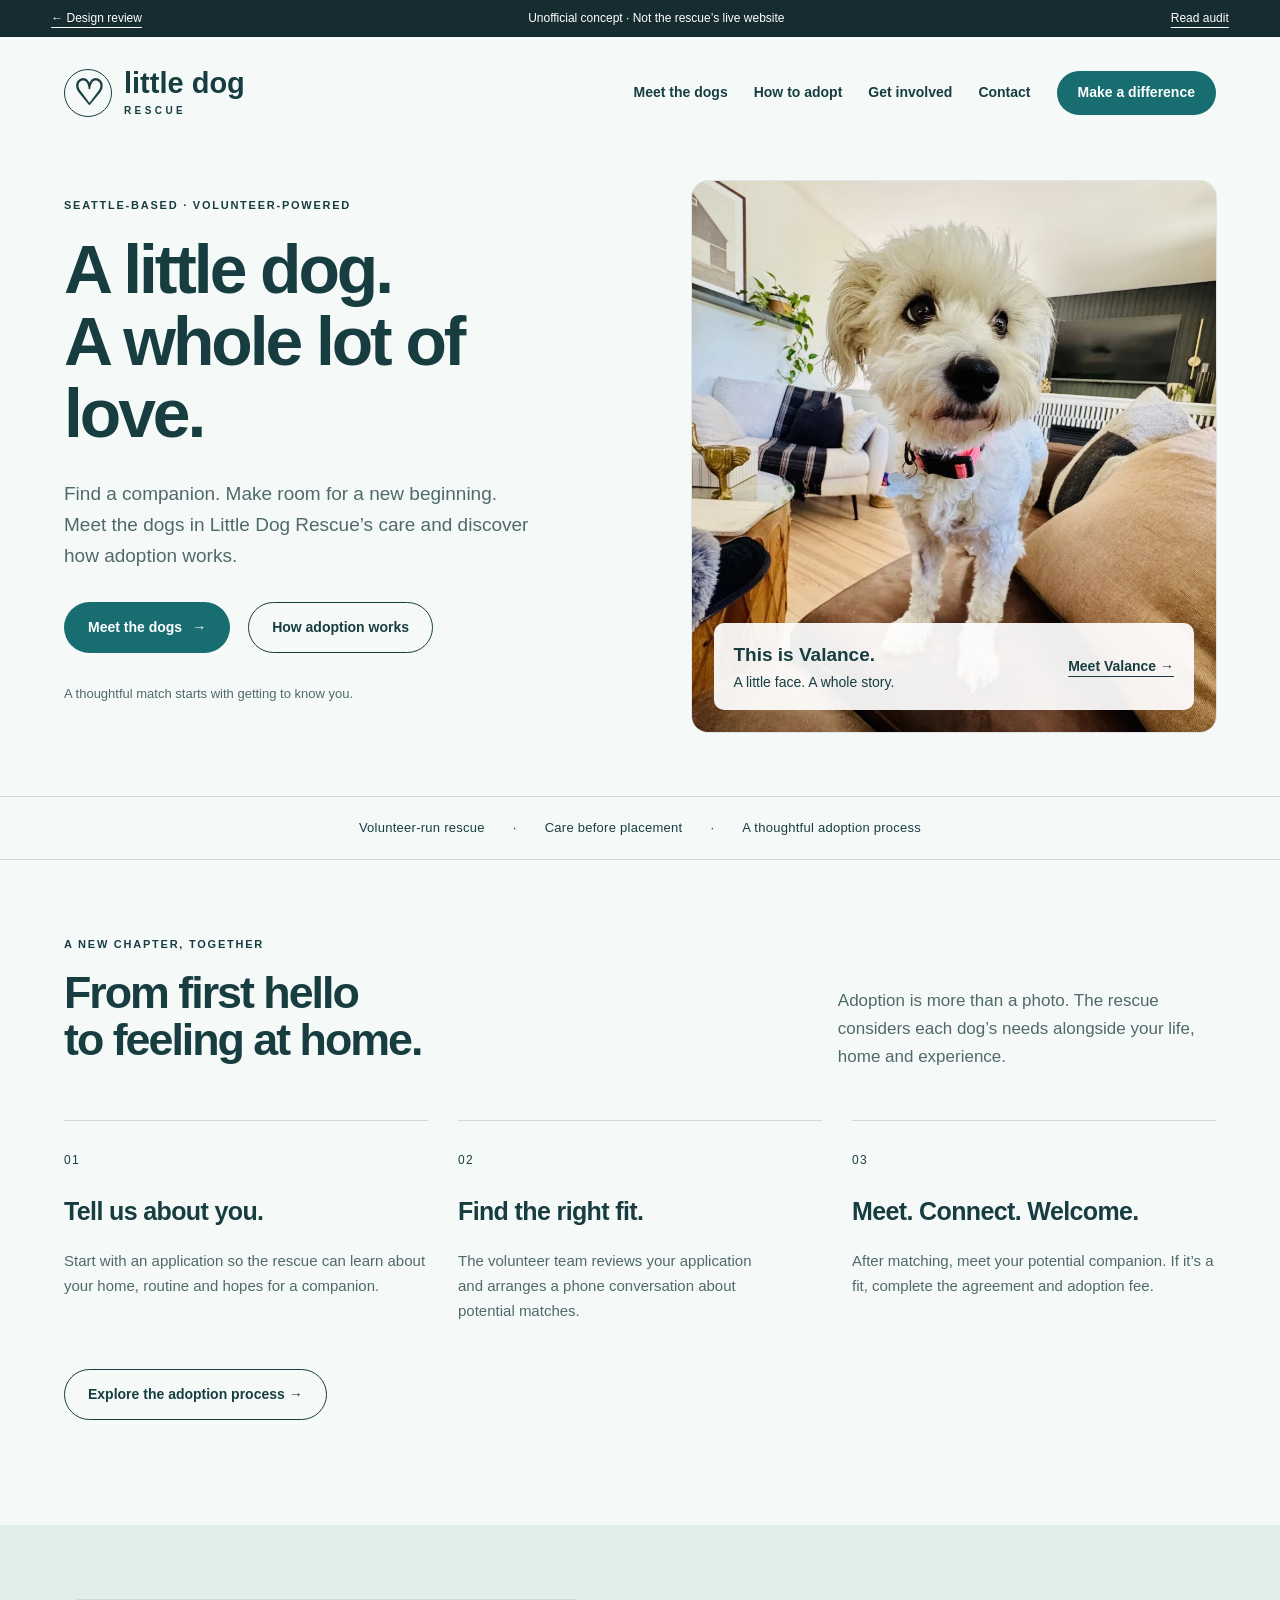
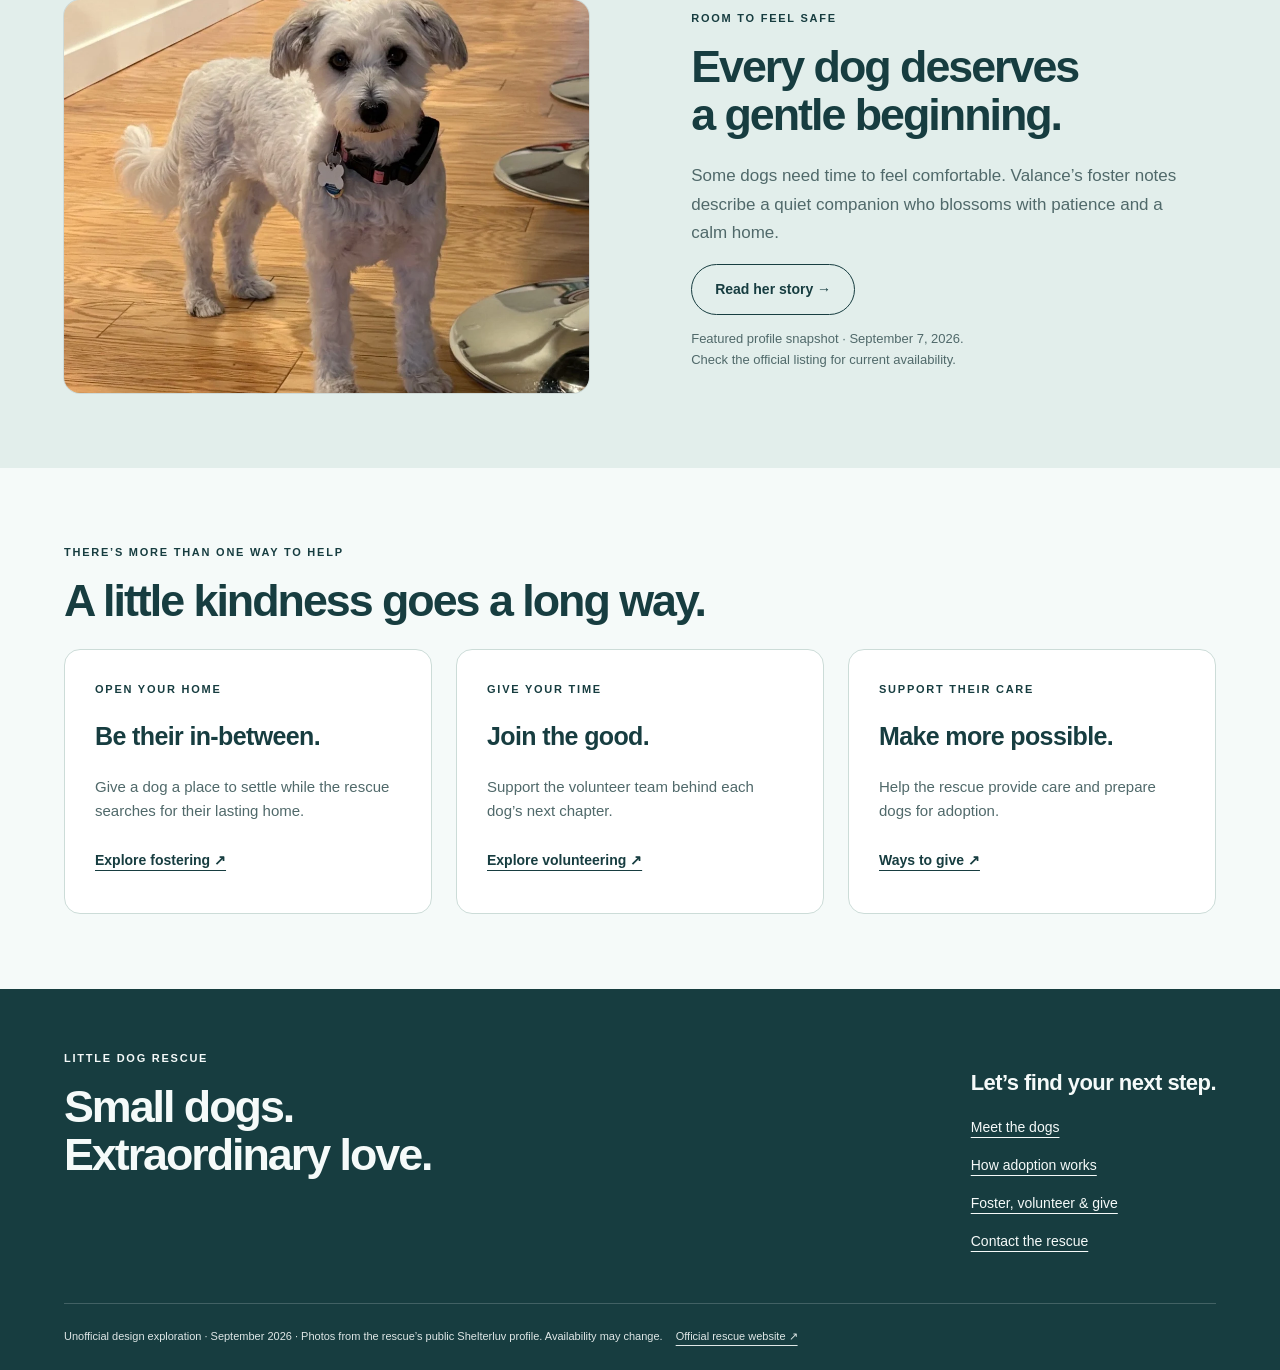
==== concept.html @ b6cdd54b "Create unofficial Squarespace-compatible rescue design review" ====
<!doctype html><html lang="en"><head><meta charset="utf-8"><meta name="viewport" content="width=device-width,initial-scale=1"><meta name="robots" content="noindex,nofollow"><title>Little Dog Rescue · Unofficial design preview</title><link rel="stylesheet" href="style.css"><script src="app.js" defer></script></head><body><a class="skip" href="#main">Skip to content</a><div class="preview"><a href="index.html">← Design review</a><span>Unofficial concept · Not the rescue’s live website</span><a href="audit.html">Read audit</a></div><header class="header"><a class="brand" href="concept.html"><span class="brand-mark" aria-hidden="true">♡</span><span>little dog<span class="brand-small">RESCUE</span></span></a><button class="menu" aria-expanded="false" aria-controls="nav">Menu</button><nav id="nav" aria-label="Main navigation"></nav></header><main id="main"></main><footer><div class="footer-top"><div><span class="eyebrow">LITTLE DOG RESCUE</span><h2>Small dogs.<br>Extraordinary love.</h2></div><div><h3>Let’s find your next step.</h3><a data-page="dogs">Meet the dogs</a><a data-page="process">How adoption works</a><a data-page="help">Foster, volunteer & give</a><a data-page="contact">Contact the rescue</a></div></div><div class="footer-bottom">Unofficial design exploration · September 2026 · Photos from the rescue’s public Shelterluv profile. Availability may change. <a href="https://www.littledogrescue.org/" target="_blank" rel="noopener">Official rescue website ↗</a></div></footer><dialog id="handoff" aria-labelledby="handoff-title"><button class="close" aria-label="Close dialog">×</button><span class="eyebrow">OFFICIAL WEBSITE</span><h2 id="handoff-title">Continue to the rescue</h2><p>You’re leaving this design preview. Applications, donations and inquiries are handled only by Little Dog Rescue and its existing services.</p><a id="handoff-link" class="button" target="_blank" rel="noopener">Continue to official site ↗</a><button class="text-button close-dialog">Stay in the preview</button></dialog></body></html>
---- style.css ----
:root{--paper:#f5faf9;--ink:#173d40;--muted:#50696a;--accent:#176d70;--soft:#e2eeeb;--line:#ccdcd8;--white:#fff;--radius:16px;--heading:Arial,Helvetica,sans-serif}*{box-sizing:border-box}body{margin:0;background:var(--paper);color:var(--ink);font:17px/1.65 Arial,Helvetica,sans-serif;-webkit-font-smoothing:antialiased}a{color:inherit;text-underline-offset:5px;cursor:pointer}button,input,select{font:inherit}button,a{touch-action:manipulation}button{cursor:pointer}button:active,.button:active{scale:.96}a:focus-visible,button:focus-visible,summary:focus-visible{outline:3px solid var(--accent);outline-offset:5px}h1,h2,h3{font-family:var(--heading);line-height:1.06;text-wrap:balance;letter-spacing:-.045em}h1{font-size:clamp(44px,5.3vw,80px);margin:20px 0 28px}h2{font-size:clamp(32px,3.5vw,49px);margin:16px 0 24px}h3{font-size:25px;letter-spacing:-.025em}p{max-width:66ch;text-wrap:pretty}img{max-width:100%;display:block;outline:1px solid #00000015}button{border:0} .skip{position:absolute;left:12px;top:-100px;z-index:20;background:white;padding:12px}.skip:focus{top:12px}.preview{display:flex;justify-content:space-between;gap:16px;background:#172c30;color:#fff;padding:10px 4vw;font-size:12px;line-height:1.4}.preview a{flex-shrink:0}.header{max-width:1440px;margin:auto;min-height:112px;padding:20px 5vw;display:flex;align-items:center;justify-content:space-between;gap:25px}.brand{display:flex;align-items:center;gap:12px;text-decoration:none;font-size:29px;font-weight:700;line-height:1}.brand-small{font-size:10px;letter-spacing:.34em;display:block;margin-top:8px}.brand-mark{border:1px solid var(--ink);width:48px;height:48px;display:grid;place-items:center;border-radius:50%;font-size:35px}nav{display:flex;gap:26px;align-items:center;font-size:14px;font-weight:600}nav a{text-decoration:none;min-height:44px;display:flex;align-items:center}nav a[aria-current=page]{text-decoration:underline}nav .nav-cta{background:var(--accent);color:white;padding:10px 21px;border-radius:99px}.menu{display:none;background:var(--soft);color:var(--ink);padding:10px 16px;border-radius:9px}.hero{max-width:1440px;margin:auto;display:grid;grid-template-columns:1.05fr 1fr;align-items:center;gap:6vw;padding:32px 5vw 64px}.hero-copy{padding:15px 0}.eyebrow{font-size:11px;letter-spacing:.16em;font-weight:700;display:block}.hero p{font-size:19px;color:var(--muted);max-width:44ch}.hero-photo{position:relative;margin:0}.hero-photo img{width:100%;aspect-ratio:1/1.05;object-fit:cover;border-radius:var(--radius)}.hero-photo figcaption{position:absolute;bottom:22px;left:22px;right:22px;padding:16px 20px;background:#ffffffed;border-radius:10px;color:#173d40;display:flex;justify-content:space-between;align-items:center;gap:15px;font-size:14px}.hero-photo figcaption strong{font-size:19px;display:block}.hero-photo figcaption a{font-weight:700}.actions{display:flex;flex-wrap:wrap;align-items:center;gap:18px;margin:30px 0}.button{display:inline-flex;min-height:49px;align-items:center;justify-content:center;padding:13px 23px;background:var(--accent);color:#fff;border-radius:99px;text-decoration:none;font-size:14px;font-weight:700;border:1px solid transparent;gap:10px}.button.secondary{background:transparent;border-color:var(--ink);color:var(--ink)}.quiet{font-size:13px!important;color:var(--muted)}.trust{border-top:1px solid var(--line);border-bottom:1px solid var(--line);padding:20px 5vw;display:flex;gap:28px;justify-content:center;font-size:13px;letter-spacing:.02em}.section{padding:75px 5vw;max-width:1440px;margin:auto}.section-top{display:flex;justify-content:space-between;align-items:end;gap:30px;margin-bottom:32px}.section-top p{max-width:40ch;color:var(--muted)}.steps{display:grid;grid-template-columns:repeat(3,1fr);gap:30px;counter-reset:steps}.step{padding-top:24px;border-top:1px solid var(--line)}.step::before{counter-increment:steps;content:'0' counter(steps);font-size:12px;letter-spacing:.1em}.step p{color:var(--muted);font-size:15px}.feature{background:var(--soft)}.feature-inner{display:grid;grid-template-columns:1fr 1fr;gap:8vw;align-items:center}.feature img{aspect-ratio:4/3;object-fit:cover;width:100%;border-radius:var(--radius)}.feature p{color:var(--muted)}.cards{display:grid;grid-template-columns:repeat(3,1fr);gap:24px}.card{border:1px solid var(--line);padding:30px;border-radius:var(--radius);background:var(--white)}.card p{font-size:15px;color:var(--muted)}.card a{font-size:14px;font-weight:700;min-height:44px;display:inline-flex;align-items:center}.page-head{max-width:1050px;margin:auto;padding:45px 5vw 28px;text-align:center}.page-head h1{font-size:clamp(40px,5vw,65px)}.page-head p{margin:15px auto;color:var(--muted)}.page-head .actions{justify-content:center}.content{max-width:1100px;margin:auto;padding:25px 5vw 80px}.callout{padding:22px 26px;border-left:3px solid var(--accent);background:var(--soft);border-radius:0 12px 12px 0;font-size:15px;margin:24px 0}.embed-shell{border:1px solid var(--line);background:white;padding:20px;border-radius:var(--radius);margin:25px 0;min-height:400px}.embed-shell iframe{width:100%;border:0;display:block}.embed-caption{font-size:13px;color:var(--muted)}.wide-steps{list-style:none;padding:0;counter-reset:steps}.wide-steps li{position:relative;padding:20px 0 20px 65px;border-bottom:1px solid var(--line)}.wide-steps li:before{counter-increment:steps;content:counter(steps);position:absolute;left:0;top:25px;background:var(--soft);border-radius:50%;width:40px;height:40px;display:grid;place-items:center}.wide-steps h3{margin:8px 0}.wide-steps p{margin-bottom:6px;color:var(--muted)}details{border-bottom:1px solid var(--line);padding:19px 0}summary{font-weight:600;cursor:pointer;min-height:44px;align-content:center}details p{font-size:16px;color:var(--muted)}.contact-grid{display:grid;grid-template-columns:1.3fr 1fr;gap:30px}.contact-grid .card a{overflow-wrap:anywhere;display:block}.contact-grid h2{font-size:32px}.contact-grid .button{display:inline-flex}.email{font-size:clamp(16px,2.2vw,23px)!important}.profile-grid{display:grid;grid-template-columns:1fr 1fr;gap:40px;align-items:start}.profile-grid img{border-radius:var(--radius);width:100%;aspect-ratio:1;object-fit:contain;background:var(--soft)}.thumbs{display:flex;gap:12px;margin-top:12px}.thumbs button{background:none;padding:0;border:2px solid transparent;border-radius:10px}.thumbs button[aria-pressed=true]{border-color:var(--accent)}.thumbs img{width:70px;height:70px;border-radius:8px}.facts{display:grid;grid-template-columns:1fr 1fr;gap:16px}.facts dt{font-size:11px;letter-spacing:.1em;text-transform:uppercase;color:var(--muted)}.facts dd{margin:0;font-weight:600}footer{background:var(--ink);color:var(--paper);padding:60px 5vw 24px}.footer-top{display:flex;justify-content:space-between;gap:50px;max-width:1296px;margin:auto}.footer-top a{display:block;font-size:14px;min-height:38px}.footer-top h3{font-size:22px}.footer-bottom{max-width:1296px;margin:35px auto 0;border-top:1px solid #ffffff35;padding-top:23px;font-size:11px;line-height:1.7;opacity:.9}.footer-bottom a{margin-left:10px}dialog{color:var(--ink);background:var(--paper);border:1px solid var(--line);border-radius:20px;padding:38px;max-width:520px;width:calc(100% - 32px)}dialog::backdrop{background:#122b36a8}dialog h2{font-size:36px}.close{float:right;font-size:30px;background:transparent;color:var(--ink);height:44px;width:44px}.text-button{background:none;color:var(--ink);padding:14px 0;display:block;text-decoration:underline}.warm{--paper:#fbf7ef;--ink:#42362d;--muted:#76614f;--accent:#954727;--soft:#eee5d7;--line:#ddd0bd;--radius:6px;--heading:Georgia,'Times New Roman',serif}.warm h1,.warm h2{font-weight:400}.warm .hero-photo img{border-radius:48% 48% 5px 5px;aspect-ratio:1/1.15}.warm .hero{grid-template-columns:1fr 1fr;gap:9vw}.warm .hero-copy{order:2}.warm .hero-photo{order:1}.warm .button{border-radius:5px}.warm .brand{font-family:Georgia,serif}.warm .trust{font-family:Georgia,serif;font-size:16px}.forest{--paper:#f6f6ed;--ink:#1e3d31;--muted:#506454;--accent:#355b3b;--soft:#e5e8d7;--line:#ccd2bd;--radius:3px;--heading:Georgia,'Times New Roman',serif}.forest h1,.forest h2{font-weight:400}.forest .hero{max-width:none;background:var(--ink);color:var(--paper);grid-template-columns:1.1fr 1fr;padding-top:50px;padding-bottom:50px}.forest .hero p{color:#d4dfd0}.forest .hero .button{background:#e2e6ac;color:#1e3d31}.forest .hero .button.secondary{background:transparent;color:var(--paper);border-color:#d4dfd0}.forest .hero-photo img{aspect-ratio:1.15}.forest .hero h1{font-size:clamp(46px,6vw,86px)}.forest .button{border-radius:3px}.forest .hero-photo figcaption{position:static;background:transparent;color:var(--paper);padding:16px 0 0}.forest .trust{background:var(--soft)}@media(min-width:1500px){.forest .hero{padding-left:calc((100vw - 1296px)/2);padding-right:calc((100vw - 1296px)/2)}}@media(max-width:850px){.header{min-height:92px;flex-wrap:wrap}.menu{display:block}nav{display:none;flex-basis:100%;flex-wrap:wrap;gap:8px 24px;padding:12px 0}nav.open{display:flex}nav a{flex-basis:42%}.hero,.warm .hero,.forest .hero{grid-template-columns:1fr;gap:30px;padding-top:20px}.warm .hero-copy{order:0}.warm .hero-photo{order:1}.hero h1{max-width:11ch}.hero-photo img,.warm .hero-photo img,.forest .hero-photo img{aspect-ratio:1.12}.warm .hero-photo img{border-radius:140px 140px 5px 5px}.hero-photo{max-width:600px;width:100%}.steps,.cards{grid-template-columns:1fr}.section{padding-top:45px;padding-bottom:45px}.section-top{display:block}.feature-inner,.contact-grid,.profile-grid{grid-template-columns:1fr;gap:30px}.trust{flex-wrap:wrap;gap:8px 20px}.preview{font-size:10px;padding:9px 4vw}.preview span{max-width:170px;text-align:center}.footer-top{display:block}.footer-top>div+div{margin-top:35px}.hero p{font-size:17px}.content{padding-left:5vw;padding-right:5vw}.embed-shell{padding:8px}.page-head{padding-top:30px}}@media(prefers-reduced-motion:reduce){*{scroll-behavior:auto!important;transition:none!important}}
/* Explicit dimensions reserve layout space; CSS controls rendered height. */
img{height:auto}.thumbs img{height:70px}
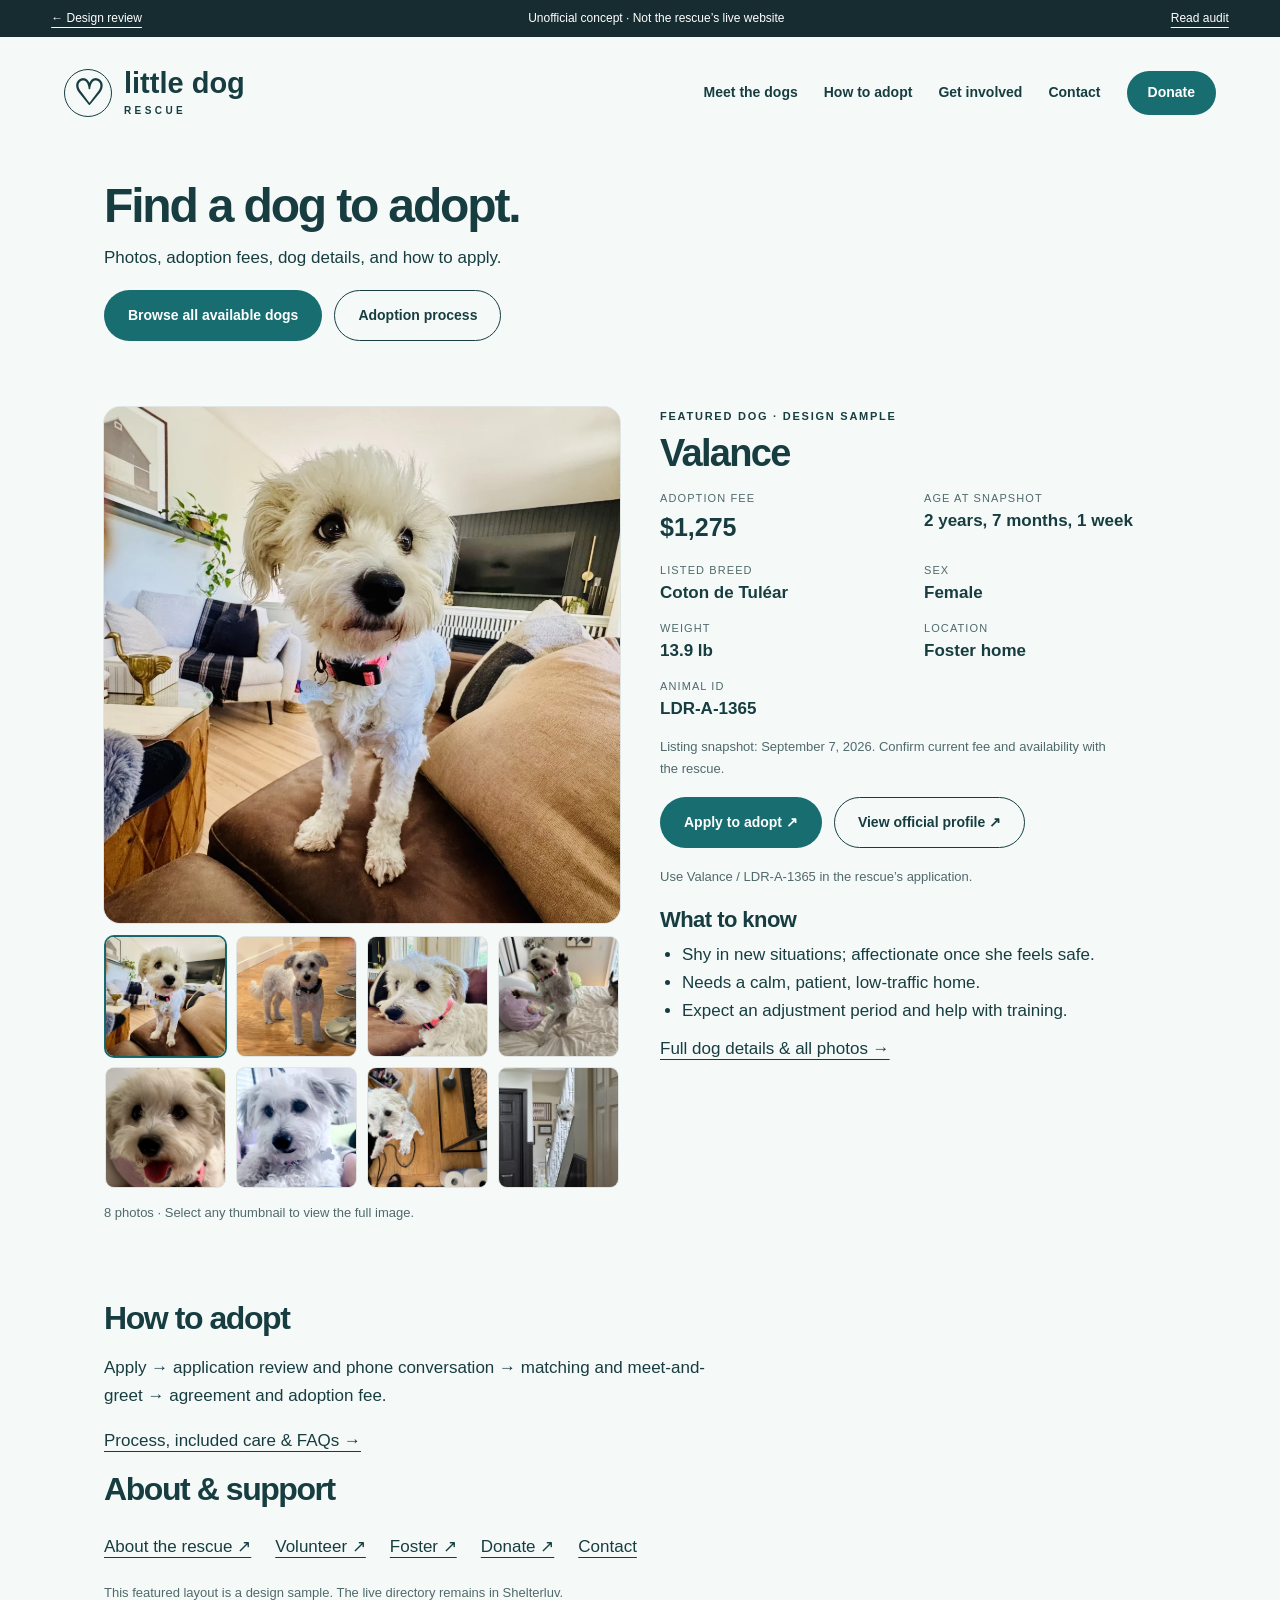
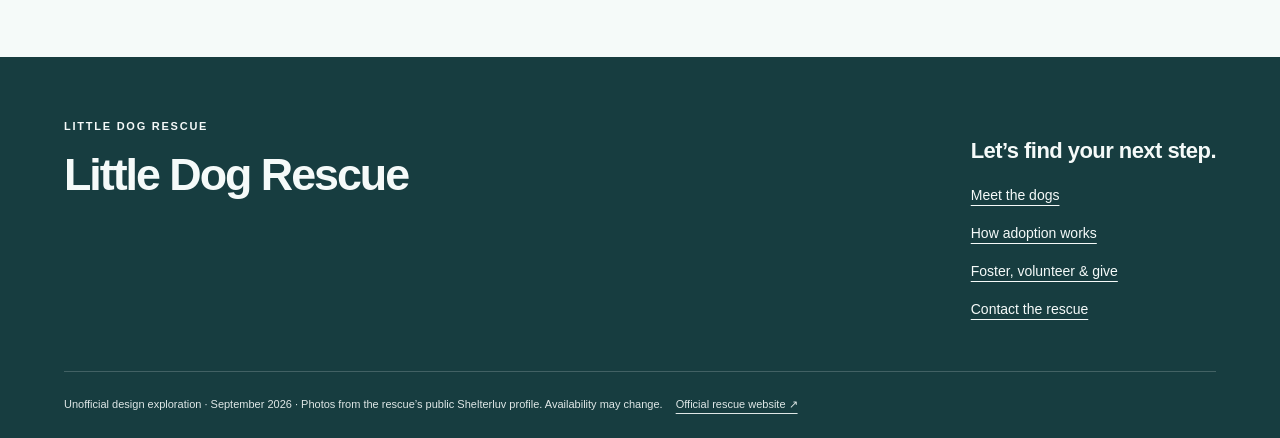
==== commit 4ecace4e: "Put dog photos, facts, fees and adoption links first in concept one" ====
--- a/concept.html
+++ b/concept.html
@@ -1 +1 @@
-<!doctype html><html lang="en"><head><meta charset="utf-8"><meta name="viewport" content="width=device-width,initial-scale=1"><meta name="robots" content="noindex,nofollow"><title>Little Dog Rescue · Unofficial design preview</title><link rel="stylesheet" href="style.css"><script src="app.js" defer></script></head><body><a class="skip" href="#main">Skip to content</a><div class="preview"><a href="index.html">← Design review</a><span>Unofficial concept · Not the rescue’s live website</span><a href="audit.html">Read audit</a></div><header class="header"><a class="brand" href="concept.html"><span class="brand-mark" aria-hidden="true">♡</span><span>little dog<span class="brand-small">RESCUE</span></span></a><button class="menu" aria-expanded="false" aria-controls="nav">Menu</button><nav id="nav" aria-label="Main navigation"></nav></header><main id="main"></main><footer><div class="footer-top"><div><span class="eyebrow">LITTLE DOG RESCUE</span><h2>Small dogs.<br>Extraordinary love.</h2></div><div><h3>Let’s find your next step.</h3><a data-page="dogs">Meet the dogs</a><a data-page="process">How adoption works</a><a data-page="help">Foster, volunteer & give</a><a data-page="contact">Contact the rescue</a></div></div><div class="footer-bottom">Unofficial design exploration · September 2026 · Photos from the rescue’s public Shelterluv profile. Availability may change. <a href="https://www.littledogrescue.org/" target="_blank" rel="noopener">Official rescue website ↗</a></div></footer><dialog id="handoff" aria-labelledby="handoff-title"><button class="close" aria-label="Close dialog">×</button><span class="eyebrow">OFFICIAL WEBSITE</span><h2 id="handoff-title">Continue to the rescue</h2><p>You’re leaving this design preview. Applications, donations and inquiries are handled only by Little Dog Rescue and its existing services.</p><a id="handoff-link" class="button" target="_blank" rel="noopener">Continue to official site ↗</a><button class="text-button close-dialog">Stay in the preview</button></dialog></body></html>
+<!doctype html><html lang="en"><head><meta charset="utf-8"><meta name="viewport" content="width=device-width,initial-scale=1"><meta name="robots" content="noindex,nofollow"><title>Little Dog Rescue · Unofficial design preview</title><link rel="stylesheet" href="style.css"><script src="teal.js" defer></script><script src="app.js" defer></script></head><body><a class="skip" href="#main">Skip to content</a><div class="preview"><a href="index.html">← Design review</a><span>Unofficial concept · Not the rescue’s live website</span><a href="audit.html">Read audit</a></div><header class="header"><a class="brand" href="concept.html"><span class="brand-mark" aria-hidden="true">♡</span><span>little dog<span class="brand-small">RESCUE</span></span></a><button class="menu" aria-expanded="false" aria-controls="nav">Menu</button><nav id="nav" aria-label="Main navigation"></nav></header><main id="main"></main><footer><div class="footer-top"><div><span class="eyebrow">LITTLE DOG RESCUE</span><h2>Small dogs.<br>Extraordinary love.</h2></div><div><h3>Let’s find your next step.</h3><a data-page="dogs">Meet the dogs</a><a data-page="process">How adoption works</a><a data-page="help">Foster, volunteer & give</a><a data-page="contact">Contact the rescue</a></div></div><div class="footer-bottom">Unofficial design exploration · September 2026 · Photos from the rescue’s public Shelterluv profile. Availability may change. <a href="https://www.littledogrescue.org/" target="_blank" rel="noopener">Official rescue website ↗</a></div></footer><dialog id="handoff" aria-labelledby="handoff-title"><button class="close" aria-label="Close dialog">×</button><span class="eyebrow">OFFICIAL WEBSITE</span><h2 id="handoff-title">Continue to the rescue</h2><p>You’re leaving this design preview. Applications, donations and inquiries are handled only by Little Dog Rescue and its existing services.</p><a id="handoff-link" class="button" target="_blank" rel="noopener">Continue to official site ↗</a><button class="text-button close-dialog">Stay in the preview</button></dialog></body></html>
--- a/style.css
+++ b/style.css
@@ -1,3 +1,24 @@
 :root{--paper:#f5faf9;--ink:#173d40;--muted:#50696a;--accent:#176d70;--soft:#e2eeeb;--line:#ccdcd8;--white:#fff;--radius:16px;--heading:Arial,Helvetica,sans-serif}*{box-sizing:border-box}body{margin:0;background:var(--paper);color:var(--ink);font:17px/1.65 Arial,Helvetica,sans-serif;-webkit-font-smoothing:antialiased}a{color:inherit;text-underline-offset:5px;cursor:pointer}button,input,select{font:inherit}button,a{touch-action:manipulation}button{cursor:pointer}button:active,.button:active{scale:.96}a:focus-visible,button:focus-visible,summary:focus-visible{outline:3px solid var(--accent);outline-offset:5px}h1,h2,h3{font-family:var(--heading);line-height:1.06;text-wrap:balance;letter-spacing:-.045em}h1{font-size:clamp(44px,5.3vw,80px);margin:20px 0 28px}h2{font-size:clamp(32px,3.5vw,49px);margin:16px 0 24px}h3{font-size:25px;letter-spacing:-.025em}p{max-width:66ch;text-wrap:pretty}img{max-width:100%;display:block;outline:1px solid #00000015}button{border:0} .skip{position:absolute;left:12px;top:-100px;z-index:20;background:white;padding:12px}.skip:focus{top:12px}.preview{display:flex;justify-content:space-between;gap:16px;background:#172c30;color:#fff;padding:10px 4vw;font-size:12px;line-height:1.4}.preview a{flex-shrink:0}.header{max-width:1440px;margin:auto;min-height:112px;padding:20px 5vw;display:flex;align-items:center;justify-content:space-between;gap:25px}.brand{display:flex;align-items:center;gap:12px;text-decoration:none;font-size:29px;font-weight:700;line-height:1}.brand-small{font-size:10px;letter-spacing:.34em;display:block;margin-top:8px}.brand-mark{border:1px solid var(--ink);width:48px;height:48px;display:grid;place-items:center;border-radius:50%;font-size:35px}nav{display:flex;gap:26px;align-items:center;font-size:14px;font-weight:600}nav a{text-decoration:none;min-height:44px;display:flex;align-items:center}nav a[aria-current=page]{text-decoration:underline}nav .nav-cta{background:var(--accent);color:white;padding:10px 21px;border-radius:99px}.menu{display:none;background:var(--soft);color:var(--ink);padding:10px 16px;border-radius:9px}.hero{max-width:1440px;margin:auto;display:grid;grid-template-columns:1.05fr 1fr;align-items:center;gap:6vw;padding:32px 5vw 64px}.hero-copy{padding:15px 0}.eyebrow{font-size:11px;letter-spacing:.16em;font-weight:700;display:block}.hero p{font-size:19px;color:var(--muted);max-width:44ch}.hero-photo{position:relative;margin:0}.hero-photo img{width:100%;aspect-ratio:1/1.05;object-fit:cover;border-radius:var(--radius)}.hero-photo figcaption{position:absolute;bottom:22px;left:22px;right:22px;padding:16px 20px;background:#ffffffed;border-radius:10px;color:#173d40;display:flex;justify-content:space-between;align-items:center;gap:15px;font-size:14px}.hero-photo figcaption strong{font-size:19px;display:block}.hero-photo figcaption a{font-weight:700}.actions{display:flex;flex-wrap:wrap;align-items:center;gap:18px;margin:30px 0}.button{display:inline-flex;min-height:49px;align-items:center;justify-content:center;padding:13px 23px;background:var(--accent);color:#fff;border-radius:99px;text-decoration:none;font-size:14px;font-weight:700;border:1px solid transparent;gap:10px}.button.secondary{background:transparent;border-color:var(--ink);color:var(--ink)}.quiet{font-size:13px!important;color:var(--muted)}.trust{border-top:1px solid var(--line);border-bottom:1px solid var(--line);padding:20px 5vw;display:flex;gap:28px;justify-content:center;font-size:13px;letter-spacing:.02em}.section{padding:75px 5vw;max-width:1440px;margin:auto}.section-top{display:flex;justify-content:space-between;align-items:end;gap:30px;margin-bottom:32px}.section-top p{max-width:40ch;color:var(--muted)}.steps{display:grid;grid-template-columns:repeat(3,1fr);gap:30px;counter-reset:steps}.step{padding-top:24px;border-top:1px solid var(--line)}.step::before{counter-increment:steps;content:'0' counter(steps);font-size:12px;letter-spacing:.1em}.step p{color:var(--muted);font-size:15px}.feature{background:var(--soft)}.feature-inner{display:grid;grid-template-columns:1fr 1fr;gap:8vw;align-items:center}.feature img{aspect-ratio:4/3;object-fit:cover;width:100%;border-radius:var(--radius)}.feature p{color:var(--muted)}.cards{display:grid;grid-template-columns:repeat(3,1fr);gap:24px}.card{border:1px solid var(--line);padding:30px;border-radius:var(--radius);background:var(--white)}.card p{font-size:15px;color:var(--muted)}.card a{font-size:14px;font-weight:700;min-height:44px;display:inline-flex;align-items:center}.page-head{max-width:1050px;margin:auto;padding:45px 5vw 28px;text-align:center}.page-head h1{font-size:clamp(40px,5vw,65px)}.page-head p{margin:15px auto;color:var(--muted)}.page-head .actions{justify-content:center}.content{max-width:1100px;margin:auto;padding:25px 5vw 80px}.callout{padding:22px 26px;border-left:3px solid var(--accent);background:var(--soft);border-radius:0 12px 12px 0;font-size:15px;margin:24px 0}.embed-shell{border:1px solid var(--line);background:white;padding:20px;border-radius:var(--radius);margin:25px 0;min-height:400px}.embed-shell iframe{width:100%;border:0;display:block}.embed-caption{font-size:13px;color:var(--muted)}.wide-steps{list-style:none;padding:0;counter-reset:steps}.wide-steps li{position:relative;padding:20px 0 20px 65px;border-bottom:1px solid var(--line)}.wide-steps li:before{counter-increment:steps;content:counter(steps);position:absolute;left:0;top:25px;background:var(--soft);border-radius:50%;width:40px;height:40px;display:grid;place-items:center}.wide-steps h3{margin:8px 0}.wide-steps p{margin-bottom:6px;color:var(--muted)}details{border-bottom:1px solid var(--line);padding:19px 0}summary{font-weight:600;cursor:pointer;min-height:44px;align-content:center}details p{font-size:16px;color:var(--muted)}.contact-grid{display:grid;grid-template-columns:1.3fr 1fr;gap:30px}.contact-grid .card a{overflow-wrap:anywhere;display:block}.contact-grid h2{font-size:32px}.contact-grid .button{display:inline-flex}.email{font-size:clamp(16px,2.2vw,23px)!important}.profile-grid{display:grid;grid-template-columns:1fr 1fr;gap:40px;align-items:start}.profile-grid img{border-radius:var(--radius);width:100%;aspect-ratio:1;object-fit:contain;background:var(--soft)}.thumbs{display:flex;gap:12px;margin-top:12px}.thumbs button{background:none;padding:0;border:2px solid transparent;border-radius:10px}.thumbs button[aria-pressed=true]{border-color:var(--accent)}.thumbs img{width:70px;height:70px;border-radius:8px}.facts{display:grid;grid-template-columns:1fr 1fr;gap:16px}.facts dt{font-size:11px;letter-spacing:.1em;text-transform:uppercase;color:var(--muted)}.facts dd{margin:0;font-weight:600}footer{background:var(--ink);color:var(--paper);padding:60px 5vw 24px}.footer-top{display:flex;justify-content:space-between;gap:50px;max-width:1296px;margin:auto}.footer-top a{display:block;font-size:14px;min-height:38px}.footer-top h3{font-size:22px}.footer-bottom{max-width:1296px;margin:35px auto 0;border-top:1px solid #ffffff35;padding-top:23px;font-size:11px;line-height:1.7;opacity:.9}.footer-bottom a{margin-left:10px}dialog{color:var(--ink);background:var(--paper);border:1px solid var(--line);border-radius:20px;padding:38px;max-width:520px;width:calc(100% - 32px)}dialog::backdrop{background:#122b36a8}dialog h2{font-size:36px}.close{float:right;font-size:30px;background:transparent;color:var(--ink);height:44px;width:44px}.text-button{background:none;color:var(--ink);padding:14px 0;display:block;text-decoration:underline}.warm{--paper:#fbf7ef;--ink:#42362d;--muted:#76614f;--accent:#954727;--soft:#eee5d7;--line:#ddd0bd;--radius:6px;--heading:Georgia,'Times New Roman',serif}.warm h1,.warm h2{font-weight:400}.warm .hero-photo img{border-radius:48% 48% 5px 5px;aspect-ratio:1/1.15}.warm .hero{grid-template-columns:1fr 1fr;gap:9vw}.warm .hero-copy{order:2}.warm .hero-photo{order:1}.warm .button{border-radius:5px}.warm .brand{font-family:Georgia,serif}.warm .trust{font-family:Georgia,serif;font-size:16px}.forest{--paper:#f6f6ed;--ink:#1e3d31;--muted:#506454;--accent:#355b3b;--soft:#e5e8d7;--line:#ccd2bd;--radius:3px;--heading:Georgia,'Times New Roman',serif}.forest h1,.forest h2{font-weight:400}.forest .hero{max-width:none;background:var(--ink);color:var(--paper);grid-template-columns:1.1fr 1fr;padding-top:50px;padding-bottom:50px}.forest .hero p{color:#d4dfd0}.forest .hero .button{background:#e2e6ac;color:#1e3d31}.forest .hero .button.secondary{background:transparent;color:var(--paper);border-color:#d4dfd0}.forest .hero-photo img{aspect-ratio:1.15}.forest .hero h1{font-size:clamp(46px,6vw,86px)}.forest .button{border-radius:3px}.forest .hero-photo figcaption{position:static;background:transparent;color:var(--paper);padding:16px 0 0}.forest .trust{background:var(--soft)}@media(min-width:1500px){.forest .hero{padding-left:calc((100vw - 1296px)/2);padding-right:calc((100vw - 1296px)/2)}}@media(max-width:850px){.header{min-height:92px;flex-wrap:wrap}.menu{display:block}nav{display:none;flex-basis:100%;flex-wrap:wrap;gap:8px 24px;padding:12px 0}nav.open{display:flex}nav a{flex-basis:42%}.hero,.warm .hero,.forest .hero{grid-template-columns:1fr;gap:30px;padding-top:20px}.warm .hero-copy{order:0}.warm .hero-photo{order:1}.hero h1{max-width:11ch}.hero-photo img,.warm .hero-photo img,.forest .hero-photo img{aspect-ratio:1.12}.warm .hero-photo img{border-radius:140px 140px 5px 5px}.hero-photo{max-width:600px;width:100%}.steps,.cards{grid-template-columns:1fr}.section{padding-top:45px;padding-bottom:45px}.section-top{display:block}.feature-inner,.contact-grid,.profile-grid{grid-template-columns:1fr;gap:30px}.trust{flex-wrap:wrap;gap:8px 20px}.preview{font-size:10px;padding:9px 4vw}.preview span{max-width:170px;text-align:center}.footer-top{display:block}.footer-top>div+div{margin-top:35px}.hero p{font-size:17px}.content{padding-left:5vw;padding-right:5vw}.embed-shell{padding:8px}.page-head{padding-top:30px}}@media(prefers-reduced-motion:reduce){*{scroll-behavior:auto!important;transition:none!important}}
 /* Explicit dimensions reserve layout space; CSS controls rendered height. */
 img{height:auto}.thumbs img{height:70px}
+@media(max-width:850px){.hero h1{max-width:none}.hero .actions{gap:10px}.hero .actions .button{font-size:13px;padding:12px 16px}}
+/* Concept 01: compact, factual adoption browsing. */
+.teal .practical-head,.teal .practical-content{max-width:1200px;margin:auto;padding:24px 5vw}
+.teal .practical-head h1{font-size:clamp(32px,4vw,48px);margin:8px 0 12px}
+.teal .practical-head p{margin:0}
+.teal .actions{gap:12px;margin:18px 0}
+.teal .practical-content h2{font-size:32px;margin:18px 0}
+.teal .dog-summary h2{font-size:38px;margin:8px 0 16px}
+.teal .facts{gap:12px;margin:12px 0;font-variant-numeric:tabular-nums}
+.teal .facts div:first-child dd{font-size:25px}
+.teal .thumbs{display:grid;grid-template-columns:repeat(4,minmax(0,1fr));gap:8px}
+.teal .thumbs button{min-width:44px;min-height:44px}
+.teal .thumbs img{width:100%;height:auto;aspect-ratio:1;object-fit:contain}
+.teal .dog-summary h3{font-size:22px;margin:20px 0 10px}
+.teal .dog-summary ul{padding-left:22px;margin:10px 0}
+.teal .practical-links{display:flex;flex-wrap:wrap;gap:8px 24px}
+.teal .practical-links a{display:inline-flex;align-items:center;min-height:44px}
+.teal .practical-content:last-child{padding-bottom:40px}
+.teal .page-head{padding-top:20px;padding-bottom:8px}
+.teal .page-head h1{font-size:clamp(32px,4vw,48px);margin:12px 0}
+@media(max-width:850px){.teal .profile-grid{gap:18px}.teal .practical-head,.teal .practical-content{padding-top:16px;padding-bottom:16px}.teal .header{min-height:80px}.teal .dog-gallery #profile-photo{max-height:340px}.teal .thumbs{grid-template-columns:repeat(4,minmax(0,1fr))}.teal .thumbs img{max-height:66px}.teal .dog-summary{padding-bottom:12px}}
